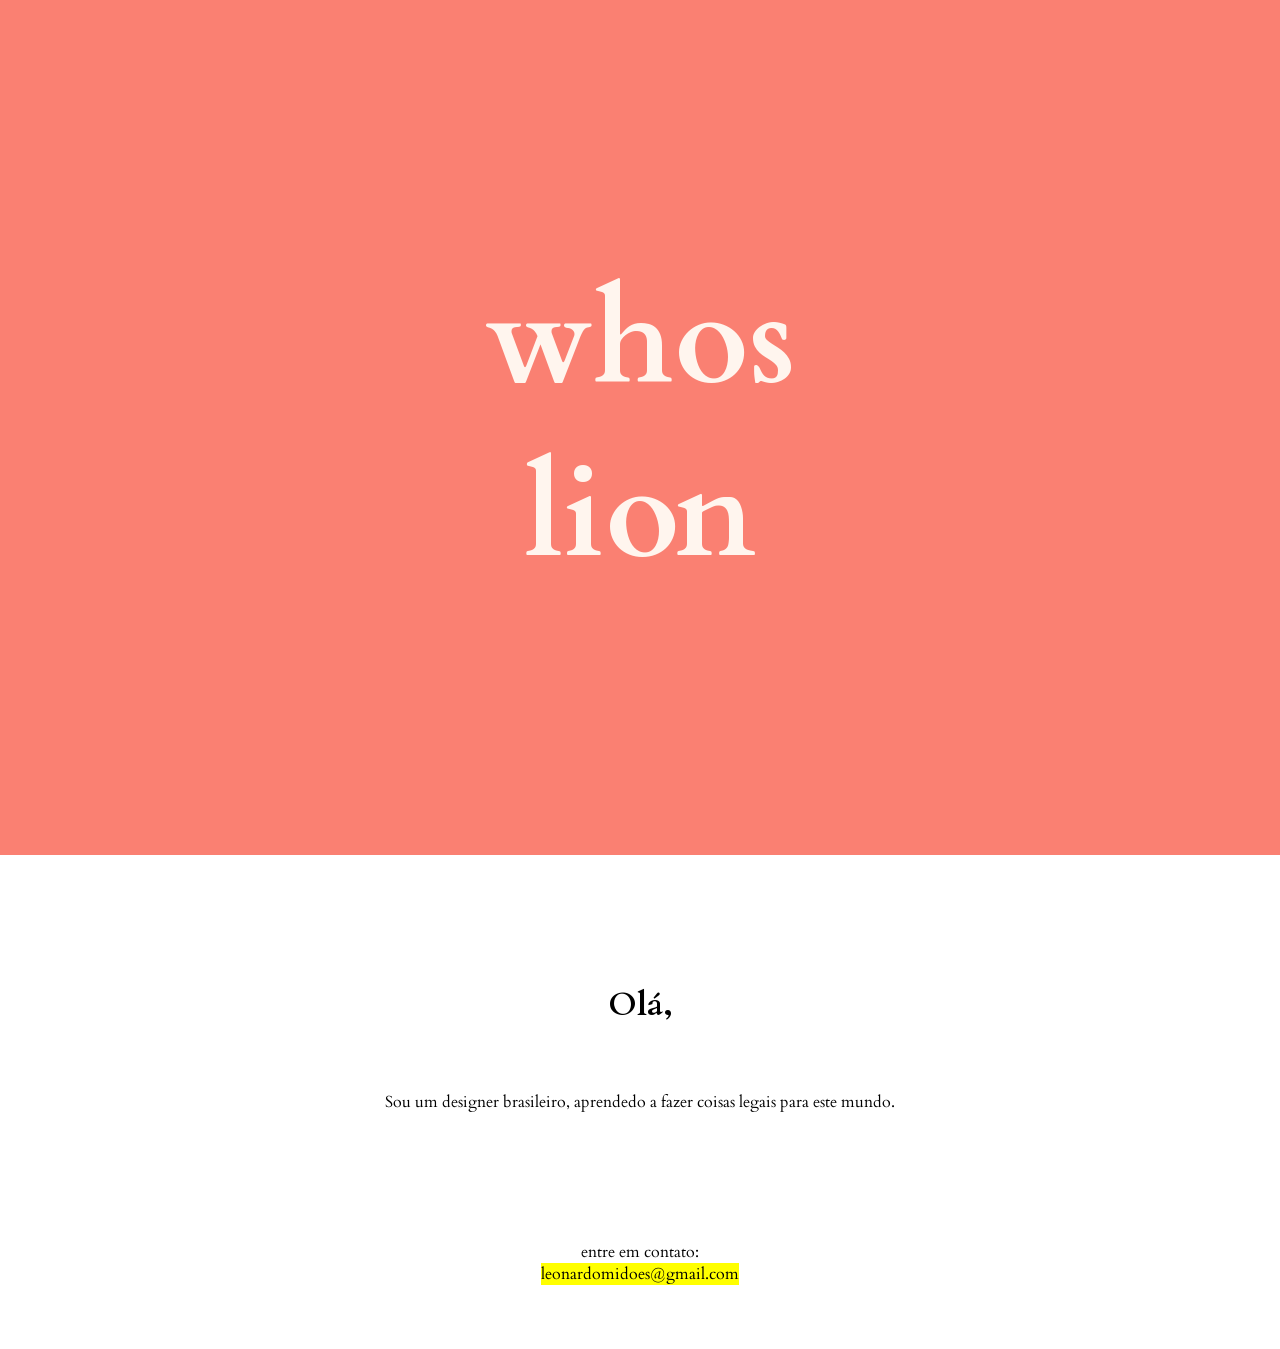
==== index.html @ 360ac09a "migrated style to head" ====
<!DOCTYPE html>
<html>

<head>
    <meta charset="utf-8">
    <title>whos lion</title>
    <meta name="description" content="">
    <meta name="viewport" content="width=device-width, initial-scale=1">
    <link rel="preload" as="style" href="https://fonts.googleapis.com/css2?family=Cardo:wght@700&display=swap">
    <link rel="stylesheet" href="https://fonts.googleapis.com/css2?family=Cardo:wght@700&display=swap">

    <!-- Global site tag (gtag.js) - Google Analytics -->
    <script async="true" src="https://www.googletagmanager.com/gtag/js?id=G-EYTGVZKDYR"></script>
    <script>
        window.dataLayer = window.dataLayer || [];
        function gtag() { dataLayer.push(arguments); }
        gtag('js', new Date());
        gtag('config', 'G-EYTGVZKDYR');
    </script>
    <style>
        * {
            margin: 0;
            padding: 0;
            font-family: Cardo, serif;
            font-size: 100%;
        }

        h1 {
            font-size: 2em;
            display: flex;
            justify-content: center;
            padding: 10% 0 0 0;
        }

        p {
            font-size: 1em;
            text-align: center;
            padding: 5%
        }

        #myname {
            background-color: Salmon;
            display: flex;
            height: 95vh;
            justify-content: center;
            align-items: center;
            color: Seashell;
            font-size: 10vw;
            text-align: center;
            font-weight: bold;
            cursor: default;
        }
    </style>
</head>

<body>
    <div id='myname'>
        whos<br>lion
    </div>
    <h1>Olá,</h1>
    <p>Sou um designer brasileiro, aprendedo a fazer coisas legais para este mundo.</p>
    <p>entre em contato:<br><mark>leonardomidoes@gmail.com</mark></p>
</body>

</html>
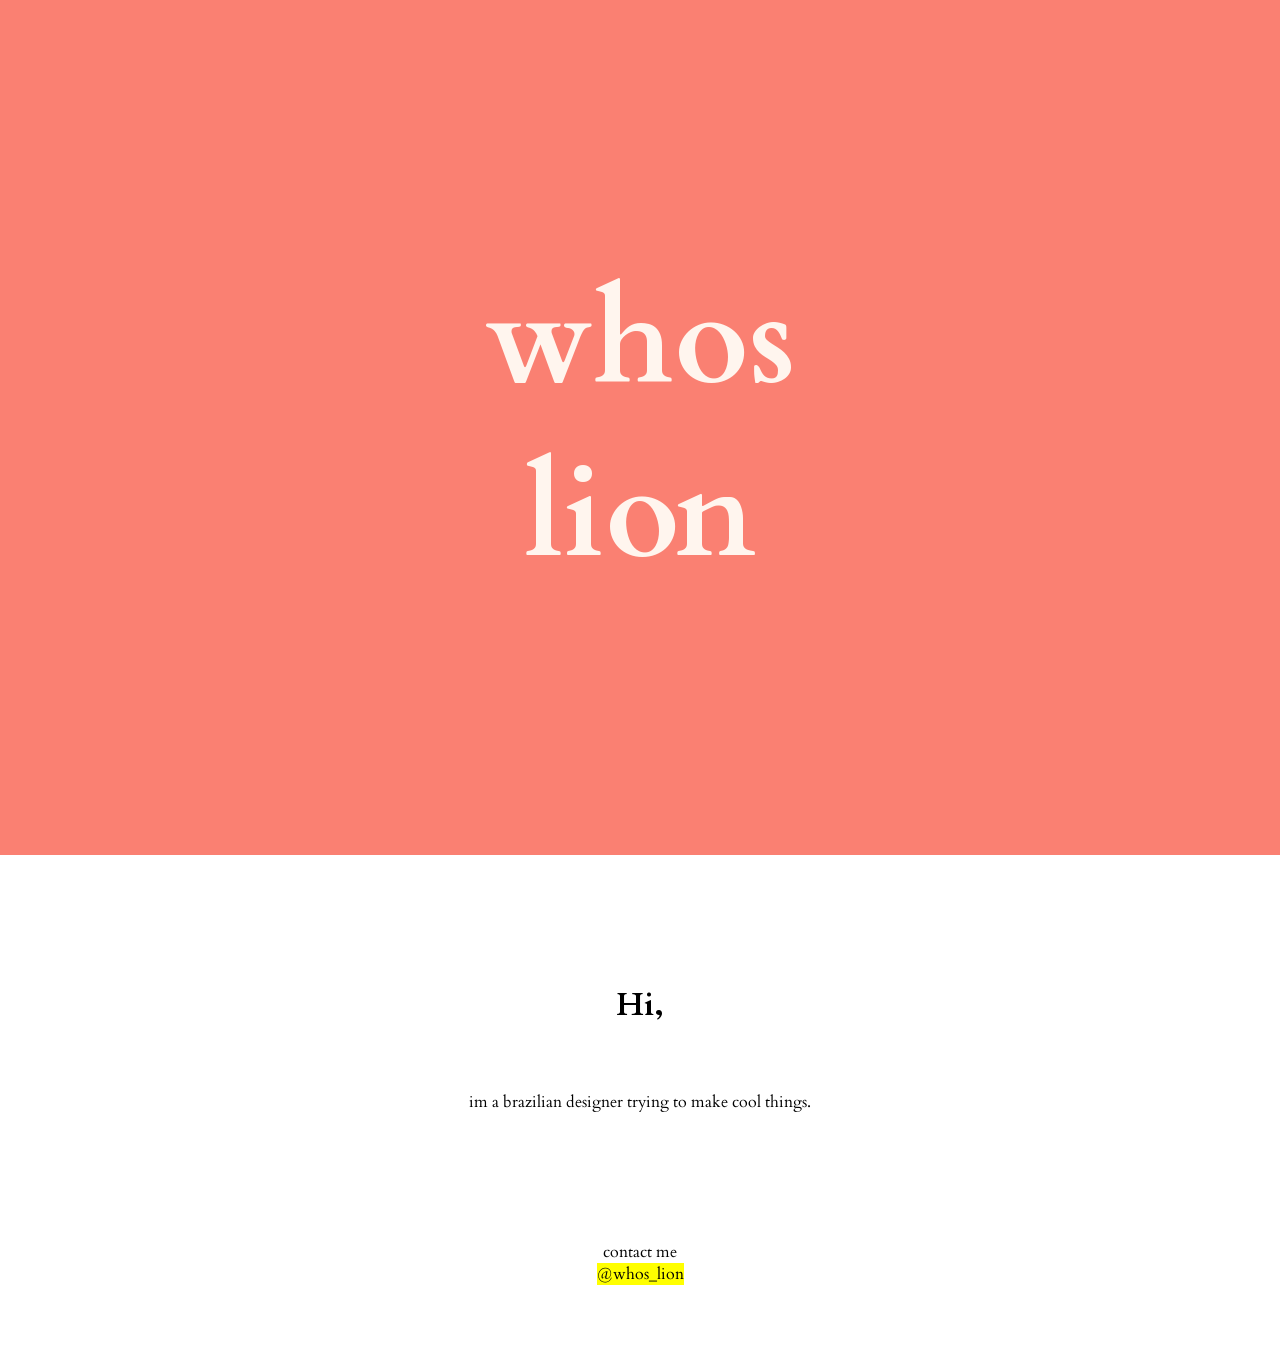
==== commit d3f56068: "first" ====
--- a/index.html
+++ b/index.html
@@ -57,9 +57,9 @@
     <div id='myname'>
         whos<br>lion
     </div>
-    <h1>Olá,</h1>
-    <p>Sou um designer brasileiro, aprendedo a fazer coisas legais para este mundo.</p>
-    <p>entre em contato:<br><mark>leonardomidoes@gmail.com</mark></p>
+    <h1>Hi,</h1>
+    <p>im a brazilian designer trying to make cool things.</p>
+    <p>contact me <br><mark>@whos_lion</mark></p>
 </body>
 
-</html>+</html>
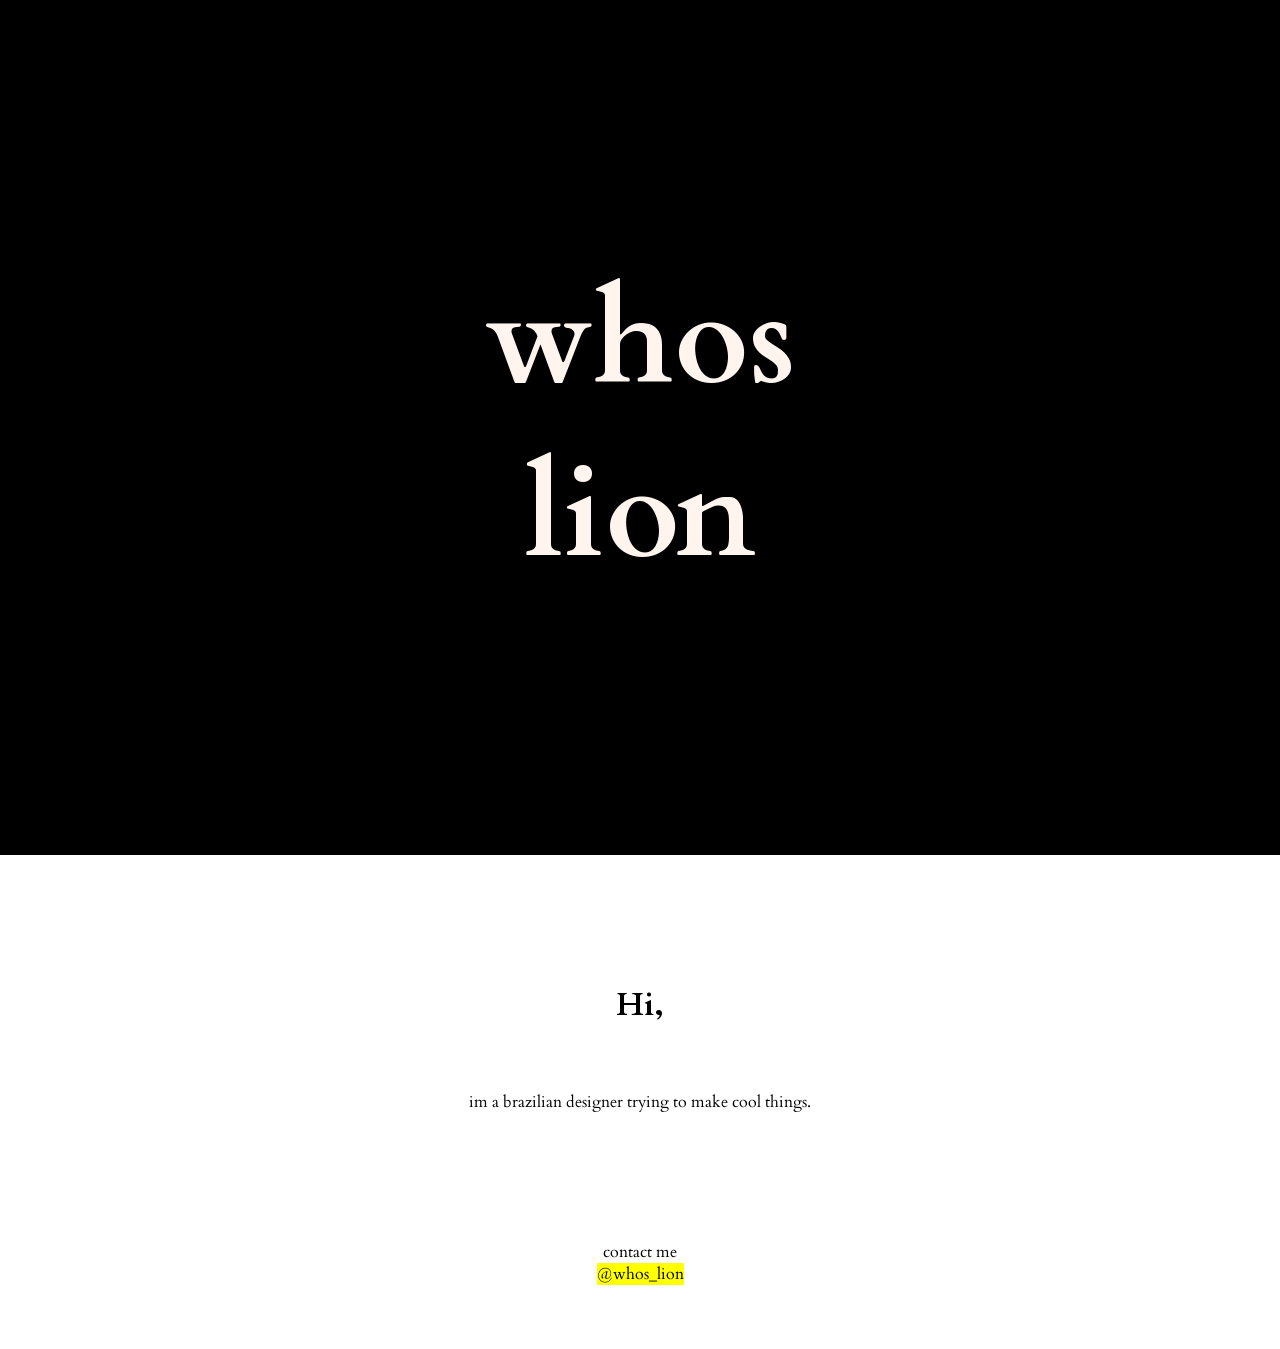
==== commit fc04a8ab: "change background color" ====
--- a/index.html
+++ b/index.html
@@ -10,7 +10,7 @@
     <link rel="stylesheet" href="https://fonts.googleapis.com/css2?family=Cardo:wght@700&display=swap">
 
     <!-- Global site tag (gtag.js) - Google Analytics -->
-    <script async="true" src="https://www.googletagmanager.com/gtag/js?id=G-EYTGVZKDYR"></script>
+    <script async src="https://www.googletagmanager.com/gtag/js?id=G-EYTGVZKDYR"></script>
     <script>
         window.dataLayer = window.dataLayer || [];
         function gtag() { dataLayer.push(arguments); }
@@ -39,7 +39,7 @@
         }
 
         #myname {
-            background-color: Salmon;
+            background-color: rgb(0, 0, 0);
             display: flex;
             height: 95vh;
             justify-content: center;
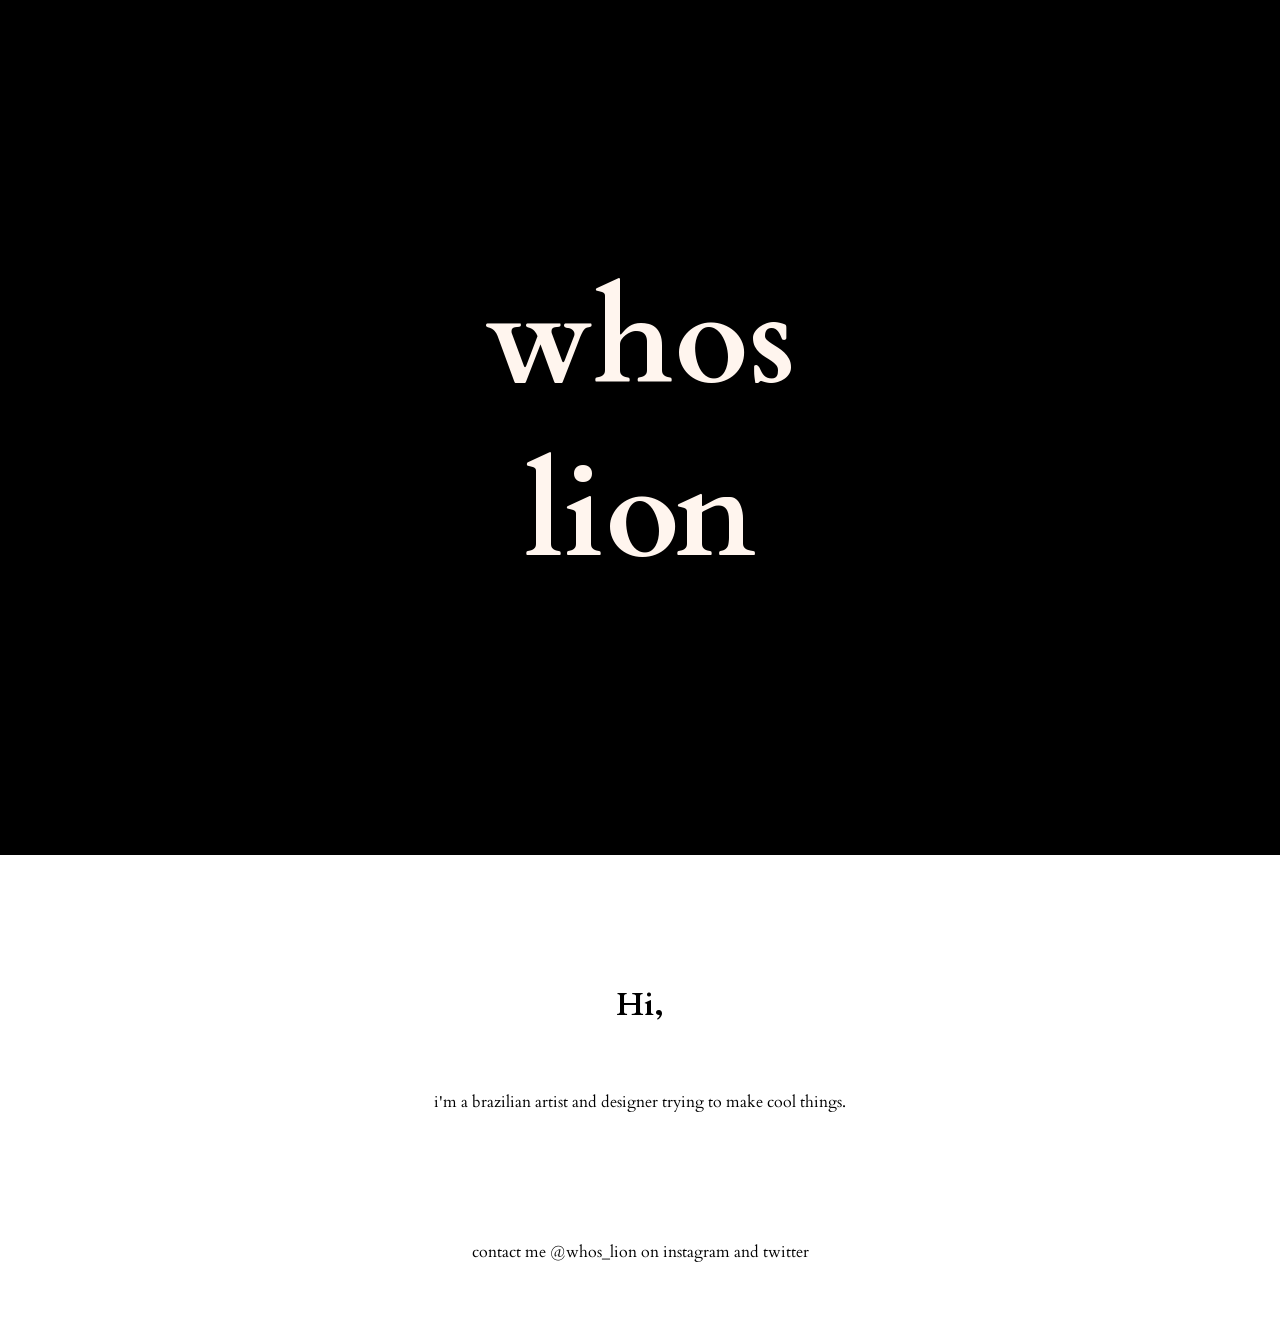
==== commit 833dd490: "changed phrase" ====
--- a/index.html
+++ b/index.html
@@ -58,8 +58,8 @@
         whos<br>lion
     </div>
     <h1>Hi,</h1>
-    <p>im a brazilian designer trying to make cool things.</p>
-    <p>contact me <br><mark>@whos_lion</mark></p>
+    <p>i'm a brazilian artist and designer trying to make cool things.</p>
+    <p>contact me @whos_lion on instagram and twitter</p>
 </body>
 
 </html>
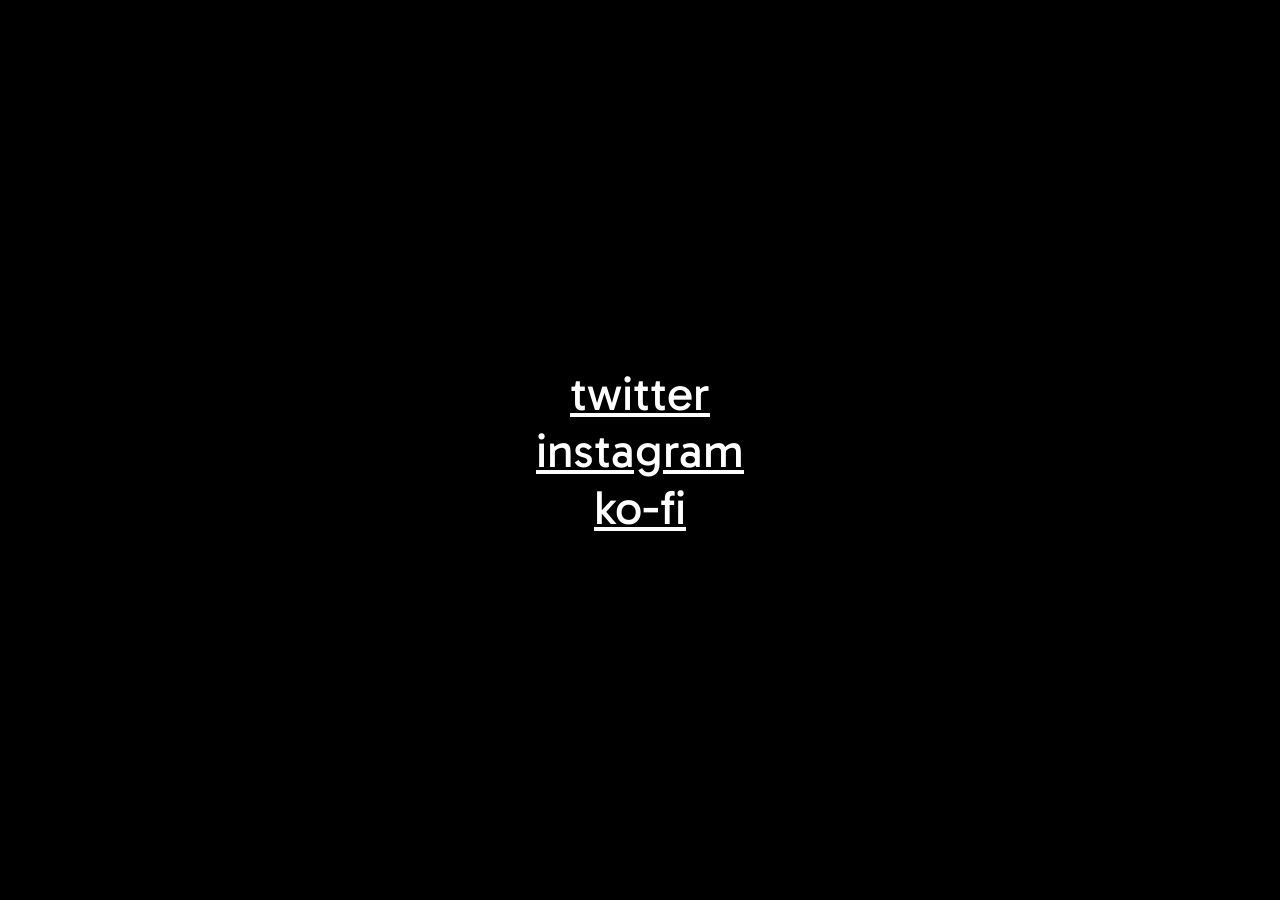
==== commit 0c648dbc: "changed stuff" ====
--- a/index.html
+++ b/index.html
@@ -2,64 +2,60 @@
 <html>
 
 <head>
-    <meta charset="utf-8">
-    <title>whos lion</title>
-    <meta name="description" content="">
-    <meta name="viewport" content="width=device-width, initial-scale=1">
-    <link rel="preload" as="style" href="https://fonts.googleapis.com/css2?family=Cardo:wght@700&display=swap">
-    <link rel="stylesheet" href="https://fonts.googleapis.com/css2?family=Cardo:wght@700&display=swap">
+  <meta charset="utf-8">
+  <title>lion's website</title>
+  <meta name="description" content="hi">
+  <meta name="viewport" content="width=device-width, initial-scale=1">
+  <link rel="preconnect" href="https://fonts.googleapis.com">
+  <link rel="preconnect" href="https://fonts.gstatic.com" crossorigin>
+  <link href="https://fonts.googleapis.com/css2?family=Gabarito&display=swap" rel="stylesheet">
+  <style>
+    html {
+      background-color: rgb(0, 0, 0);
+    }
 
-    <!-- Global site tag (gtag.js) - Google Analytics -->
-    <script async src="https://www.googletagmanager.com/gtag/js?id=G-EYTGVZKDYR"></script>
-    <script>
-        window.dataLayer = window.dataLayer || [];
-        function gtag() { dataLayer.push(arguments); }
-        gtag('js', new Date());
-        gtag('config', 'G-EYTGVZKDYR');
-    </script>
-    <style>
-        * {
-            margin: 0;
-            padding: 0;
-            font-family: Cardo, serif;
-            font-size: 100%;
-        }
+    * {
+      margin: 0;
+      padding: 0;
+      font-family: Gabarito, sans-serif;
+    }
 
-        h1 {
-            font-size: 2em;
-            display: flex;
-            justify-content: center;
-            padding: 10% 0 0 0;
-        }
+    a, p {
+      font-size: 3em;
+      text-align: center;
+      color: white;
+      font-weight: 400;
+      transition: 140ms;
+      transition-timing-function: ease;
+    }
 
-        p {
-            font-size: 1em;
-            text-align: center;
-            padding: 5%
-        }
+    a:hover,
+    a:focus,
+    a:active {
+      color: #0452b9;
+    }
 
-        #myname {
-            background-color: rgb(0, 0, 0);
-            display: flex;
-            height: 95vh;
-            justify-content: center;
-            align-items: center;
-            color: Seashell;
-            font-size: 10vw;
-            text-align: center;
-            font-weight: bold;
-            cursor: default;
-        }
-    </style>
+    #main {
+
+      display: flex;
+      justify-content: center;
+      flex-direction: column;
+      align-items: center;
+      height: inherit;
+    }
+
+    body {
+      height: 100vh;
+    }
+  </style>
 </head>
 
 <body>
-    <div id='myname'>
-        whos<br>lion
-    </div>
-    <h1>Hi,</h1>
-    <p>i'm a brazilian artist and designer trying to make cool things.</p>
-    <p>contact me @whos_lion on instagram and twitter</p>
+  <div id='main'>
+    <a href="https://twitter.com/whos_lion">twitter</a>
+    <a href="https://www.instagram.com/whos_lion/">instagram</a>
+    <a href="https://ko-fi.com/whoslion">ko-fi</a>
+  </div>
 </body>
 
-</html>
+</html>
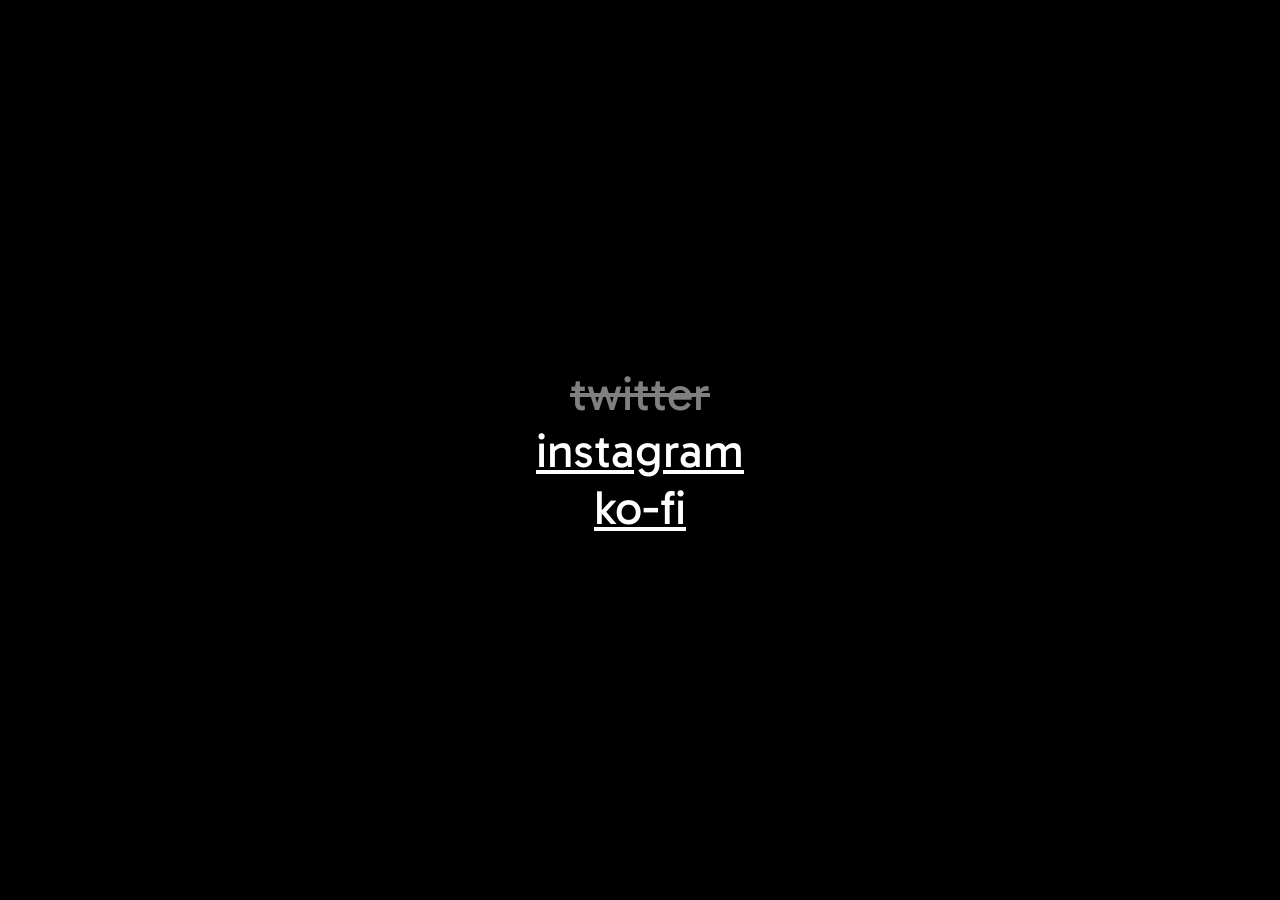
==== commit 7e143a88: "strikedthru twitter" ====
--- a/index.html
+++ b/index.html
@@ -35,6 +35,10 @@
       color: #0452b9;
     }
 
+    s {
+      color:grey;
+    }
+
     #main {
 
       display: flex;
@@ -52,7 +56,7 @@
 
 <body>
   <div id='main'>
-    <a href="https://twitter.com/whos_lion">twitter</a>
+    <p><s>twitter</s></p>
     <a href="https://www.instagram.com/whos_lion/">instagram</a>
     <a href="https://ko-fi.com/whoslion">ko-fi</a>
   </div>
